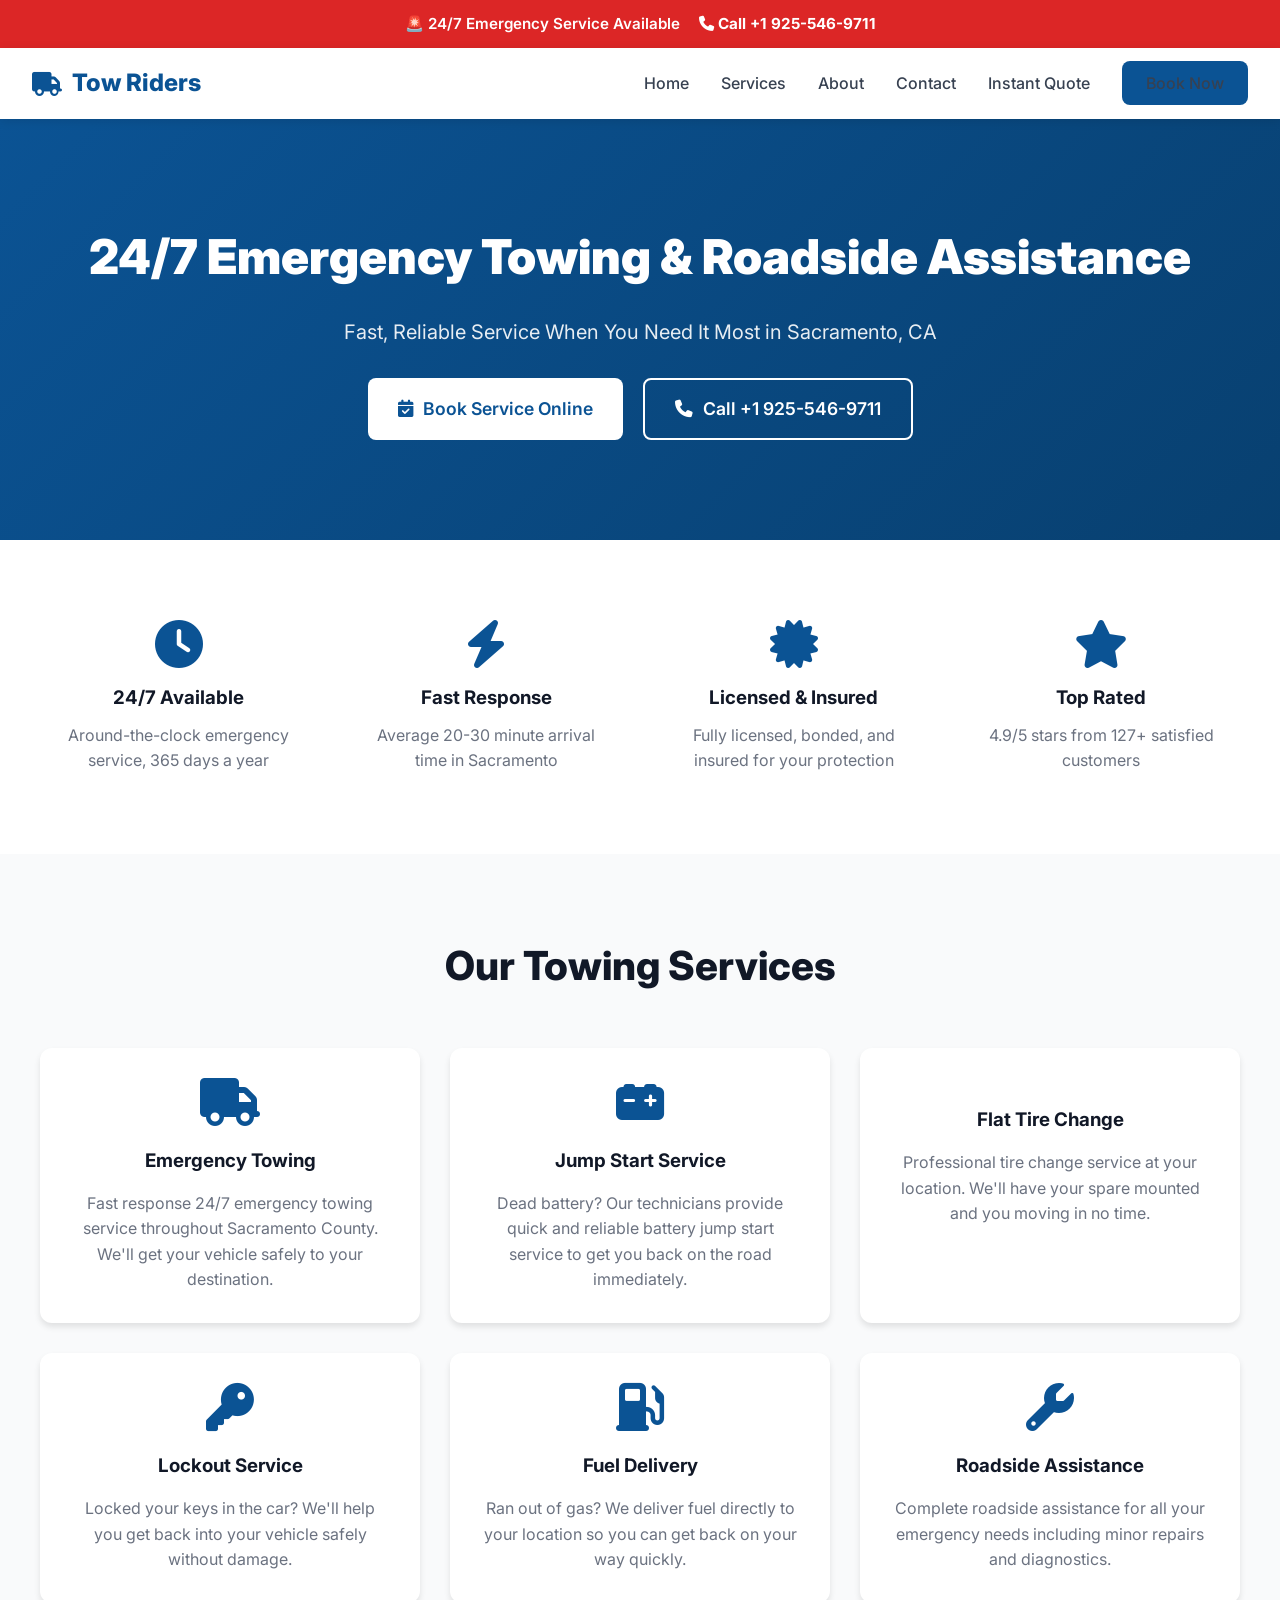
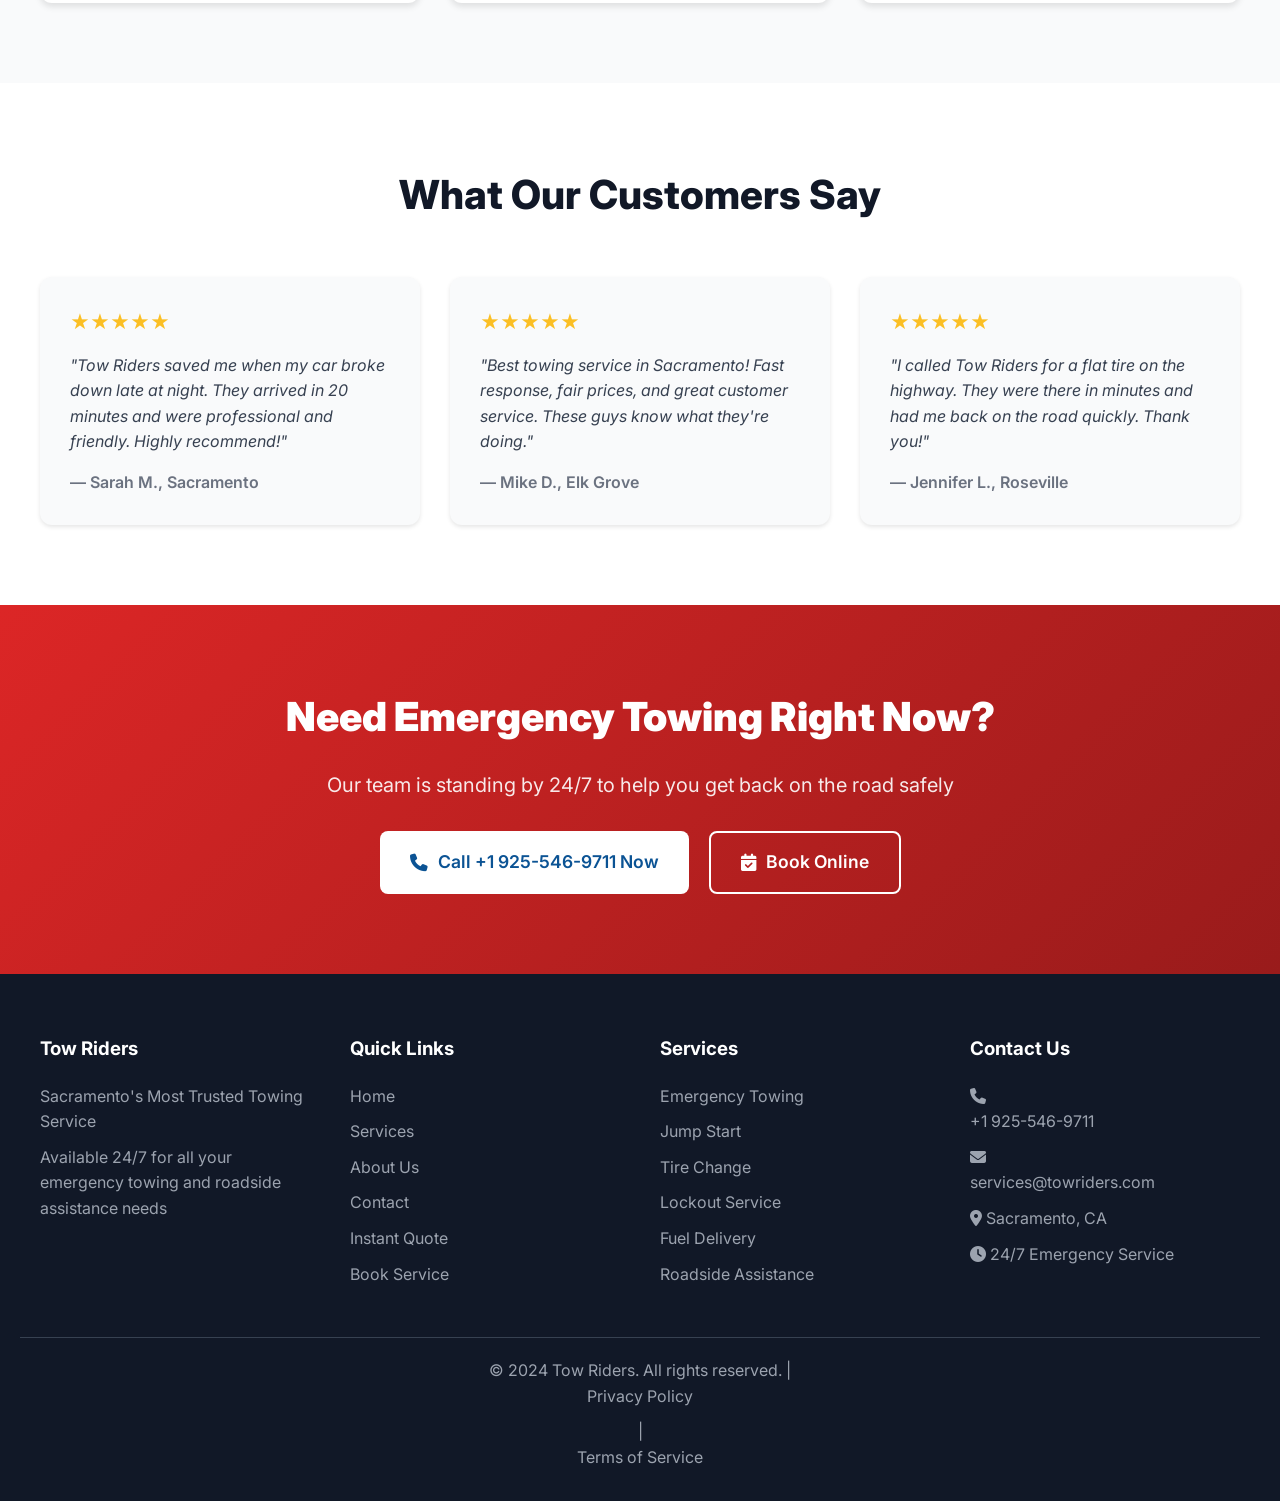
==== index.html @ 09eb5328 "frontend" ====
<!DOCTYPE html>
<html lang="en">
<head>
    <meta charset="UTF-8">
    <meta name="viewport" content="width=device-width, initial-scale=1.0">
    
    <!-- SEO Meta Tags -->
    <title>Tow Riders - 24/7 Emergency Towing Sacramento | Call +1 925-546-9711</title>
    <meta name="description" content="Tow Riders provides 24/7 emergency towing, roadside assistance, jump start, tire change, lockout service, and fuel delivery in Sacramento, CA. Fast response, licensed & insured. Call +1 925-546-9711 now!">
    <meta name="keywords" content="towing near me, emergency towing Sacramento, roadside assistance, jump start service, flat tire service, tow truck near me, 24/7 towing Sacramento, car towing, vehicle towing, lockout service">
    <meta name="author" content="Tow Riders">
    <meta name="robots" content="index, follow">
    <link rel="canonical" href="https://towriders.com">
    
    <!-- Open Graph / Facebook -->
    <meta property="og:type" content="website">
    <meta property="og:url" content="https://towriders.com">
    <meta property="og:title" content="Tow Riders - 24/7 Emergency Towing Sacramento">
    <meta property="og:description" content="Sacramento's most trusted 24/7 emergency towing and roadside assistance. Fast response, professional service. Call +1 925-546-9711 now!">
    <meta property="og:image" content="https://towriders.com/images/og-image.jpg">
    
    <!-- Twitter -->
    <meta property="twitter:card" content="summary_large_image">
    <meta property="twitter:url" content="https://towriders.com">
    <meta property="twitter:title" content="Tow Riders - 24/7 Emergency Towing Sacramento">
    <meta property="twitter:description" content="Sacramento's most trusted 24/7 emergency towing and roadside assistance. Fast response, professional service. Call +1 925-546-9711 now!">
    <meta property="twitter:image" content="https://towriders.com/images/twitter-image.jpg">
    
    <!-- Structured Data - LocalBusiness Schema -->
    <script type="application/ld+json">
    {
      "@context": "https://schema.org",
      "@type": "LocalBusiness",
      "name": "Tow Riders",
      "image": "https://towriders.com/images/logo.png",
      "@id": "https://towriders.com",
      "url": "https://towriders.com",
      "telephone": "+19255469711",
      "email": "services@towriders.com",
      "priceRange": "$$",
      "address": {
        "@type": "PostalAddress",
        "streetAddress": "",
        "addressLocality": "Sacramento",
        "addressRegion": "CA",
        "postalCode": "95814",
        "addressCountry": "US"
      },
      "geo": {
        "@type": "GeoCoordinates",
        "latitude": 38.5816,
        "longitude": -121.4944
      },
      "openingHoursSpecification": {
        "@type": "OpeningHoursSpecification",
        "dayOfWeek": [
          "Monday",
          "Tuesday",
          "Wednesday",
          "Thursday",
          "Friday",
          "Saturday",
          "Sunday"
        ],
        "opens": "00:00",
        "closes": "23:59"
      },
      "sameAs": [
        "https://www.facebook.com/towriders",
        "https://www.instagram.com/towriders",
        "https://twitter.com/towriders"
      ],
      "aggregateRating": {
        "@type": "AggregateRating",
        "ratingValue": "4.9",
        "reviewCount": "127"
      },
      "areaServed": {
        "@type": "GeoCircle",
        "geoMidpoint": {
          "@type": "GeoCoordinates",
          "latitude": 38.5816,
          "longitude": -121.4944
        },
        "geoRadius": "50000"
      },
      "hasOfferCatalog": {
        "@type": "OfferCatalog",
        "name": "Towing Services",
        "itemListElement": [
          {
            "@type": "Offer",
            "itemOffered": {
              "@type": "Service",
              "name": "Emergency Towing",
              "description": "24/7 emergency towing service"
            }
          },
          {
            "@type": "Offer",
            "itemOffered": {
              "@type": "Service",
              "name": "Roadside Assistance",
              "description": "Jump start, tire change, lockout, fuel delivery"
            }
          }
        ]
      }
    }
    </script>
    
    <!-- Google Analytics -->
    <script async src="https://www.googletagmanager.com/gtag/js?id=GA_MEASUREMENT_ID"></script>
    <script>
        window.dataLayer = window.dataLayer || [];
        function gtag(){dataLayer.push(arguments);}
        gtag('js', new Date());
        gtag('config', 'GA_MEASUREMENT_ID');
    </script>
    
    <!-- Google Ads Conversion Tracking -->
    <script async src="https://www.googletagmanager.com/gtag/js?id=AW-CONVERSION_ID"></script>
    <script>
        window.dataLayer = window.dataLayer || [];
        function gtag(){dataLayer.push(arguments);}
        gtag('js', new Date());
        gtag('config', 'AW-CONVERSION_ID');
    </script>
    
    <!-- Meta Pixel (Facebook Pixel) -->
    <script>
    !function(f,b,e,v,n,t,s)
    {if(f.fbq)return;n=f.fbq=function(){n.callMethod?
    n.callMethod.apply(n,arguments):n.queue.push(arguments)};
    if(!f._fbq)f._fbq=n;n.push=n;n.loaded=!0;n.version='2.0';
    n.queue=[];t=b.createElement(e);t.async=!0;
    t.src=v;s=b.getElementsByTagName(e)[0];
    s.parentNode.insertBefore(t,s)}(window, document,'script',
    'https://connect.facebook.net/en_US/fbevents.js');
    fbq('init', 'YOUR_PIXEL_ID');
    fbq('track', 'PageView');
    </script>
    <noscript><img height="1" width="1" style="display:none"
    src="https://www.facebook.com/tr?id=YOUR_PIXEL_ID&ev=PageView&noscript=1"
    /></noscript>
    
    <link href="https://fonts.googleapis.com/css2?family=Inter:wght@400;500;600;700;800;900&display=swap" rel="stylesheet">
    <link rel="stylesheet" href="https://cdnjs.cloudflare.com/ajax/libs/font-awesome/6.4.0/css/all.min.css">
    <style>
        * { margin: 0; padding: 0; box-sizing: border-box; }
        body { font-family: 'Inter', sans-serif; line-height: 1.6; }
        
        /* Emergency Bar */
        .emergency-bar {
            background: #DC2626;
            color: white;
            padding: 12px 0;
            text-align: center;
            font-weight: 600;
            font-size: 0.95rem;
        }
        .emergency-bar a { 
            color: white; 
            text-decoration: none; 
            margin-left: 15px;
            font-weight: 700;
        }
        .emergency-bar a:hover {
            text-decoration: underline;
        }
        
        /* Header */
        .header {
            background: white;
            box-shadow: 0 2px 10px rgba(0,0,0,0.1);
            position: sticky;
            top: 0;
            z-index: 1000;
        }
        .header-container {
            max-width: 1400px;
            margin: 0 auto;
            padding: 1rem 2rem;
            display: flex;
            justify-content: space-between;
            align-items: center;
        }
        .logo {
            display: flex;
            align-items: center;
            gap: 10px;
            font-size: 1.5rem;
            font-weight: 800;
            color: #0B5394;
            text-decoration: none;
        }
        .nav-menu {
            display: flex;
            list-style: none;
            gap: 2rem;
            align-items: center;
        }
        .nav-menu a {
            color: #374151;
            text-decoration: none;
            font-weight: 500;
            transition: color 0.3s;
        }
        .nav-menu a:hover {
            color: #0B5394;
        }
        .btn-book {
            background: #0B5394;
            color: white;
            padding: 0.75rem 1.5rem;
            border-radius: 8px;
            text-decoration: none;
            font-weight: 600;
            transition: background 0.3s;
        }
        .btn-book:hover {
            background: #084070;
        }
        
        /* Mobile Menu Toggle */
        .mobile-menu-toggle {
            display: none;
            background: none;
            border: none;
            font-size: 1.5rem;
            color: #0B5394;
            cursor: pointer;
        }
        
        /* Hero Section */
        .hero {
            background: linear-gradient(135deg, #0B5394 0%, #084070 100%);
            color: white;
            padding: 100px 20px;
            text-align: center;
        }
        .hero h1 {
            font-size: 3rem;
            margin-bottom: 20px;
            font-weight: 900;
        }
        .hero p {
            font-size: 1.25rem;
            margin-bottom: 30px;
            opacity: 0.9;
        }
        .hero-buttons {
            display: flex;
            gap: 20px;
            justify-content: center;
            flex-wrap: wrap;
        }
        .btn-primary {
            background: white;
            color: #0B5394;
            padding: 15px 30px;
            border-radius: 8px;
            text-decoration: none;
            font-weight: 600;
            font-size: 1.1rem;
            transition: transform 0.3s;
            display: inline-flex;
            align-items: center;
            gap: 10px;
        }
        .btn-primary:hover {
            transform: translateY(-2px);
            box-shadow: 0 10px 25px rgba(0,0,0,0.2);
        }
        .btn-secondary {
            background: transparent;
            color: white;
            padding: 15px 30px;
            border: 2px solid white;
            border-radius: 8px;
            text-decoration: none;
            font-weight: 600;
            font-size: 1.1rem;
            transition: all 0.3s;
            display: inline-flex;
            align-items: center;
            gap: 10px;
        }
        .btn-secondary:hover {
            background: white;
            color: #0B5394;
        }
        
        /* Trust Badges */
        .trust-section {
            background: white;
            padding: 60px 20px;
        }
        .trust-grid {
            max-width: 1200px;
            margin: 0 auto;
            display: grid;
            grid-template-columns: repeat(auto-fit, minmax(250px, 1fr));
            gap: 30px;
            text-align: center;
        }
        .trust-item {
            padding: 20px;
        }
        .trust-item i {
            font-size: 3rem;
            color: #0B5394;
            margin-bottom: 15px;
        }
        .trust-item h3 {
            color: #111827;
            margin-bottom: 10px;
        }
        .trust-item p {
            color: #6B7280;
        }
        
        /* Services Section */
        .services {
            padding: 80px 20px;
            background: #F9FAFB;
        }
        .container {
            max-width: 1200px;
            margin: 0 auto;
        }
        .section-title {
            text-align: center;
            font-size: 2.5rem;
            color: #111827;
            margin-bottom: 50px;
            font-weight: 800;
        }
        .services-grid {
            display: grid;
            grid-template-columns: repeat(auto-fit, minmax(300px, 1fr));
            gap: 30px;
        }
        .service-card {
            background: white;
            padding: 30px;
            border-radius: 12px;
            box-shadow: 0 4px 6px rgba(0,0,0,0.1);
            text-align: center;
            transition: transform 0.3s;
        }
        .service-card:hover {
            transform: translateY(-5px);
            box-shadow: 0 10px 25px rgba(0,0,0,0.15);
        }
        .service-card i {
            font-size: 3rem;
            color: #0B5394;
            margin-bottom: 20px;
        }
        .service-card h3 {
            color: #111827;
            margin-bottom: 15px;
            font-weight: 700;
        }
        .service-card p {
            color: #6B7280;
        }
        
        /* Reviews Section */
        .reviews {
            padding: 80px 20px;
            background: white;
        }
        .reviews-grid {
            display: grid;
            grid-template-columns: repeat(auto-fit, minmax(300px, 1fr));
            gap: 30px;
            max-width: 1200px;
            margin: 0 auto;
            margin-top: 40px;
        }
        .review-card {
            background: #F9FAFB;
            padding: 30px;
            border-radius: 12px;
            box-shadow: 0 2px 4px rgba(0,0,0,0.1);
        }
        .review-stars {
            color: #FBBF24;
            font-size: 1.2rem;
            margin-bottom: 15px;
        }
        .review-text {
            color: #374151;
            font-style: italic;
            margin-bottom: 15px;
        }
        .review-author {
            color: #6B7280;
            font-weight: 600;
        }
        
        /* CTA Section */
        .cta-section {
            background: linear-gradient(135deg, #DC2626 0%, #991B1B 100%);
            color: white;
            padding: 80px 20px;
            text-align: center;
        }
        .cta-section h2 {
            font-size: 2.5rem;
            margin-bottom: 20px;
            font-weight: 900;
        }
        .cta-section p {
            font-size: 1.25rem;
            margin-bottom: 30px;
            opacity: 0.9;
        }
        
        /* Footer */
        .footer {
            background: #111827;
            color: white;
            padding: 60px 20px 20px;
        }
        .footer-grid {
            max-width: 1200px;
            margin: 0 auto;
            display: grid;
            grid-template-columns: repeat(auto-fit, minmax(250px, 1fr));
            gap: 40px;
            margin-bottom: 40px;
        }
        .footer h3 {
            color: white;
            margin-bottom: 20px;
            font-weight: 700;
        }
        .footer p, .footer a {
            color: #9CA3AF;
            text-decoration: none;
            display: block;
            margin-bottom: 10px;
        }
        .footer a:hover {
            color: white;
        }
        .footer-bottom {
            text-align: center;
            padding-top: 20px;
            border-top: 1px solid #374151;
            color: #9CA3AF;
        }
        
        /* Sticky Mobile Call Button */
        .sticky-mobile-call {
            position: fixed;
            bottom: 20px;
            right: 20px;
            z-index: 999;
            display: none;
        }
        .sticky-mobile-call a {
            display: flex;
            align-items: center;
            justify-content: center;
            width: 60px;
            height: 60px;
            background: #DC2626;
            color: white;
            border-radius: 50%;
            box-shadow: 0 4px 12px rgba(0,0,0,0.3);
            text-decoration: none;
            font-size: 1.5rem;
            animation: pulse 2s infinite;
        }
        
        @keyframes pulse {
            0%, 100% {
                transform: scale(1);
                box-shadow: 0 4px 12px rgba(220, 38, 38, 0.3);
            }
            50% {
                transform: scale(1.05);
                box-shadow: 0 4px 20px rgba(220, 38, 38, 0.5);
            }
        }
        
        /* Mobile Responsive */
        @media (max-width: 768px) {
            .nav-menu {
                display: none;
            }
            .mobile-menu-toggle {
                display: block;
            }
            .hero h1 {
                font-size: 2rem;
            }
            .hero p {
                font-size: 1rem;
            }
            .hero-buttons {
                flex-direction: column;
            }
            .sticky-mobile-call {
                display: block;
            }
            .section-title {
                font-size: 2rem;
            }
            .footer-grid {
                grid-template-columns: 1fr;
            }
        }
    </style>
</head>
<body>
    <!-- Emergency Bar -->
    <div class="emergency-bar">
        🚨 24/7 Emergency Service Available
        <a href="tel:+19255469711"><i class="fas fa-phone"></i> Call +1 925-546-9711</a>
    </div>

    <!-- Header -->
    <header class="header">
        <div class="header-container">
            <a href="index.html" class="logo">
                <i class="fas fa-truck"></i>
                <span>Tow Riders</span>
            </a>
            <button class="mobile-menu-toggle" aria-label="Toggle Menu">
                <i class="fas fa-bars"></i>
            </button>
            <nav>
                <ul class="nav-menu">
                    <li><a href="index.html">Home</a></li>
                    <li><a href="services.html">Services</a></li>
                    <li><a href="about.html">About</a></li>
                    <li><a href="contact.html">Contact</a></li>
                    <li><a href="quote.html">Instant Quote</a></li>
                    <li><a href="booking.html" class="btn-book">Book Now</a></li>
                </ul>
            </nav>
        </div>
    </header>

    <!-- Hero Section -->
    <section class="hero">
        <h1>24/7 Emergency Towing & Roadside Assistance</h1>
        <p>Fast, Reliable Service When You Need It Most in Sacramento, CA</p>
        <div class="hero-buttons">
            <a href="booking.html" class="btn-primary">
                <i class="fas fa-calendar-check"></i> Book Service Online
            </a>
            <a href="tel:+19255469711" class="btn-secondary">
                <i class="fas fa-phone"></i> Call +1 925-546-9711
            </a>
        </div>
    </section>

    <!-- Trust Badges -->
    <section class="trust-section">
        <div class="trust-grid">
            <div class="trust-item">
                <i class="fas fa-clock"></i>
                <h3>24/7 Available</h3>
                <p>Around-the-clock emergency service, 365 days a year</p>
            </div>
            <div class="trust-item">
                <i class="fas fa-bolt"></i>
                <h3>Fast Response</h3>
                <p>Average 20-30 minute arrival time in Sacramento</p>
            </div>
            <div class="trust-item">
                <i class="fas fa-certificate"></i>
                <h3>Licensed & Insured</h3>
                <p>Fully licensed, bonded, and insured for your protection</p>
            </div>
            <div class="trust-item">
                <i class="fas fa-star"></i>
                <h3>Top Rated</h3>
                <p>4.9/5 stars from 127+ satisfied customers</p>
            </div>
        </div>
    </section>

    <!-- Services Section -->
    <section class="services">
        <div class="container">
            <h2 class="section-title">Our Towing Services</h2>
            <div class="services-grid">
                <div class="service-card">
                    <i class="fas fa-truck"></i>
                    <h3>Emergency Towing</h3>
                    <p>Fast response 24/7 emergency towing service throughout Sacramento County. We'll get your vehicle safely to your destination.</p>
                </div>
                <div class="service-card">
                    <i class="fas fa-car-battery"></i>
                    <h3>Jump Start Service</h3>
                    <p>Dead battery? Our technicians provide quick and reliable battery jump start service to get you back on the road immediately.</p>
                </div>
                <div class="service-card">
                    <i class="fas fa-tire"></i>
                    <h3>Flat Tire Change</h3>
                    <p>Professional tire change service at your location. We'll have your spare mounted and you moving in no time.</p>
                </div>
                <div class="service-card">
                    <i class="fas fa-key"></i>
                    <h3>Lockout Service</h3>
                    <p>Locked your keys in the car? We'll help you get back into your vehicle safely without damage.</p>
                </div>
                <div class="service-card">
                    <i class="fas fa-gas-pump"></i>
                    <h3>Fuel Delivery</h3>
                    <p>Ran out of gas? We deliver fuel directly to your location so you can get back on your way quickly.</p>
                </div>
                <div class="service-card">
                    <i class="fas fa-wrench"></i>
                    <h3>Roadside Assistance</h3>
                    <p>Complete roadside assistance for all your emergency needs including minor repairs and diagnostics.</p>
                </div>
            </div>
        </div>
    </section>

    <!-- Reviews Section -->
    <section class="reviews">
        <div class="container">
            <h2 class="section-title">What Our Customers Say</h2>
            <div class="reviews-grid">
                <div class="review-card">
                    <div class="review-stars">★★★★★</div>
                    <p class="review-text">"Tow Riders saved me when my car broke down late at night. They arrived in 20 minutes and were professional and friendly. Highly recommend!"</p>
                    <p class="review-author">— Sarah M., Sacramento</p>
                </div>
                <div class="review-card">
                    <div class="review-stars">★★★★★</div>
                    <p class="review-text">"Best towing service in Sacramento! Fast response, fair prices, and great customer service. These guys know what they're doing."</p>
                    <p class="review-author">— Mike D., Elk Grove</p>
                </div>
                <div class="review-card">
                    <div class="review-stars">★★★★★</div>
                    <p class="review-text">"I called Tow Riders for a flat tire on the highway. They were there in minutes and had me back on the road quickly. Thank you!"</p>
                    <p class="review-author">— Jennifer L., Roseville</p>
                </div>
            </div>
        </div>
    </section>

    <!-- CTA Section -->
    <section class="cta-section">
        <h2>Need Emergency Towing Right Now?</h2>
        <p>Our team is standing by 24/7 to help you get back on the road safely</p>
        <div class="hero-buttons">
            <a href="tel:+19255469711" class="btn-primary">
                <i class="fas fa-phone"></i> Call +1 925-546-9711 Now
            </a>
            <a href="booking.html" class="btn-secondary">
                <i class="fas fa-calendar-check"></i> Book Online
            </a>
        </div>
    </section>

    <!-- Footer -->
    <footer class="footer">
        <div class="footer-grid">
            <div>
                <h3>Tow Riders</h3>
                <p>Sacramento's Most Trusted Towing Service</p>
                <p>Available 24/7 for all your emergency towing and roadside assistance needs</p>
            </div>
            <div>
                <h3>Quick Links</h3>
                <a href="index.html">Home</a>
                <a href="services.html">Services</a>
                <a href="about.html">About Us</a>
                <a href="contact.html">Contact</a>
                <a href="quote.html">Instant Quote</a>
                <a href="booking.html">Book Service</a>
            </div>
            <div>
                <h3>Services</h3>
                <a href="services.html#towing">Emergency Towing</a>
                <a href="services.html#jumpstart">Jump Start</a>
                <a href="services.html#tire">Tire Change</a>
                <a href="services.html#lockout">Lockout Service</a>
                <a href="services.html#fuel">Fuel Delivery</a>
                <a href="services.html#roadside">Roadside Assistance</a>
            </div>
            <div>
                <h3>Contact Us</h3>
                <p><i class="fas fa-phone"></i> <a href="tel:+19255469711">+1 925-546-9711</a></p>
                <p><i class="fas fa-envelope"></i> <a href="mailto:services@towriders.com">services@towriders.com</a></p>
                <p><i class="fas fa-map-marker-alt"></i> Sacramento, CA</p>
                <p><i class="fas fa-clock"></i> 24/7 Emergency Service</p>
            </div>
        </div>
        <div class="footer-bottom">
            <p>&copy; 2024 Tow Riders. All rights reserved. | <a href="#">Privacy Policy</a> | <a href="#">Terms of Service</a></p>
        </div>
    </footer>

    <!-- Sticky Mobile Call Button -->
    <div class="sticky-mobile-call">
        <a href="tel:+19255469711" aria-label="Call Now" onclick="gtag('event', 'conversion', {'send_to': 'AW-CONVERSION_ID/CONVERSION_LABEL'}); fbq('track', 'Contact');">
            <i class="fas fa-phone"></i>
        </a>
    </div>

    <!-- Google Ads Call Tracking -->
    <script>
        // Track phone number clicks for Google Ads
        document.querySelectorAll('a[href^="tel:"]').forEach(function(element) {
            element.addEventListener('click', function() {
                if (typeof gtag !== 'undefined') {
                    gtag('event', 'conversion', {
                        'send_to': 'AW-CONVERSION_ID/PHONE_CALL_CONVERSION',
                        'event_callback': function() {
                            console.log('Phone call conversion tracked');
                        }
                    });
                }
                if (typeof fbq !== 'undefined') {
                    fbq('track', 'Contact');
                }
            });
        });
    </script>
</body>
</html>
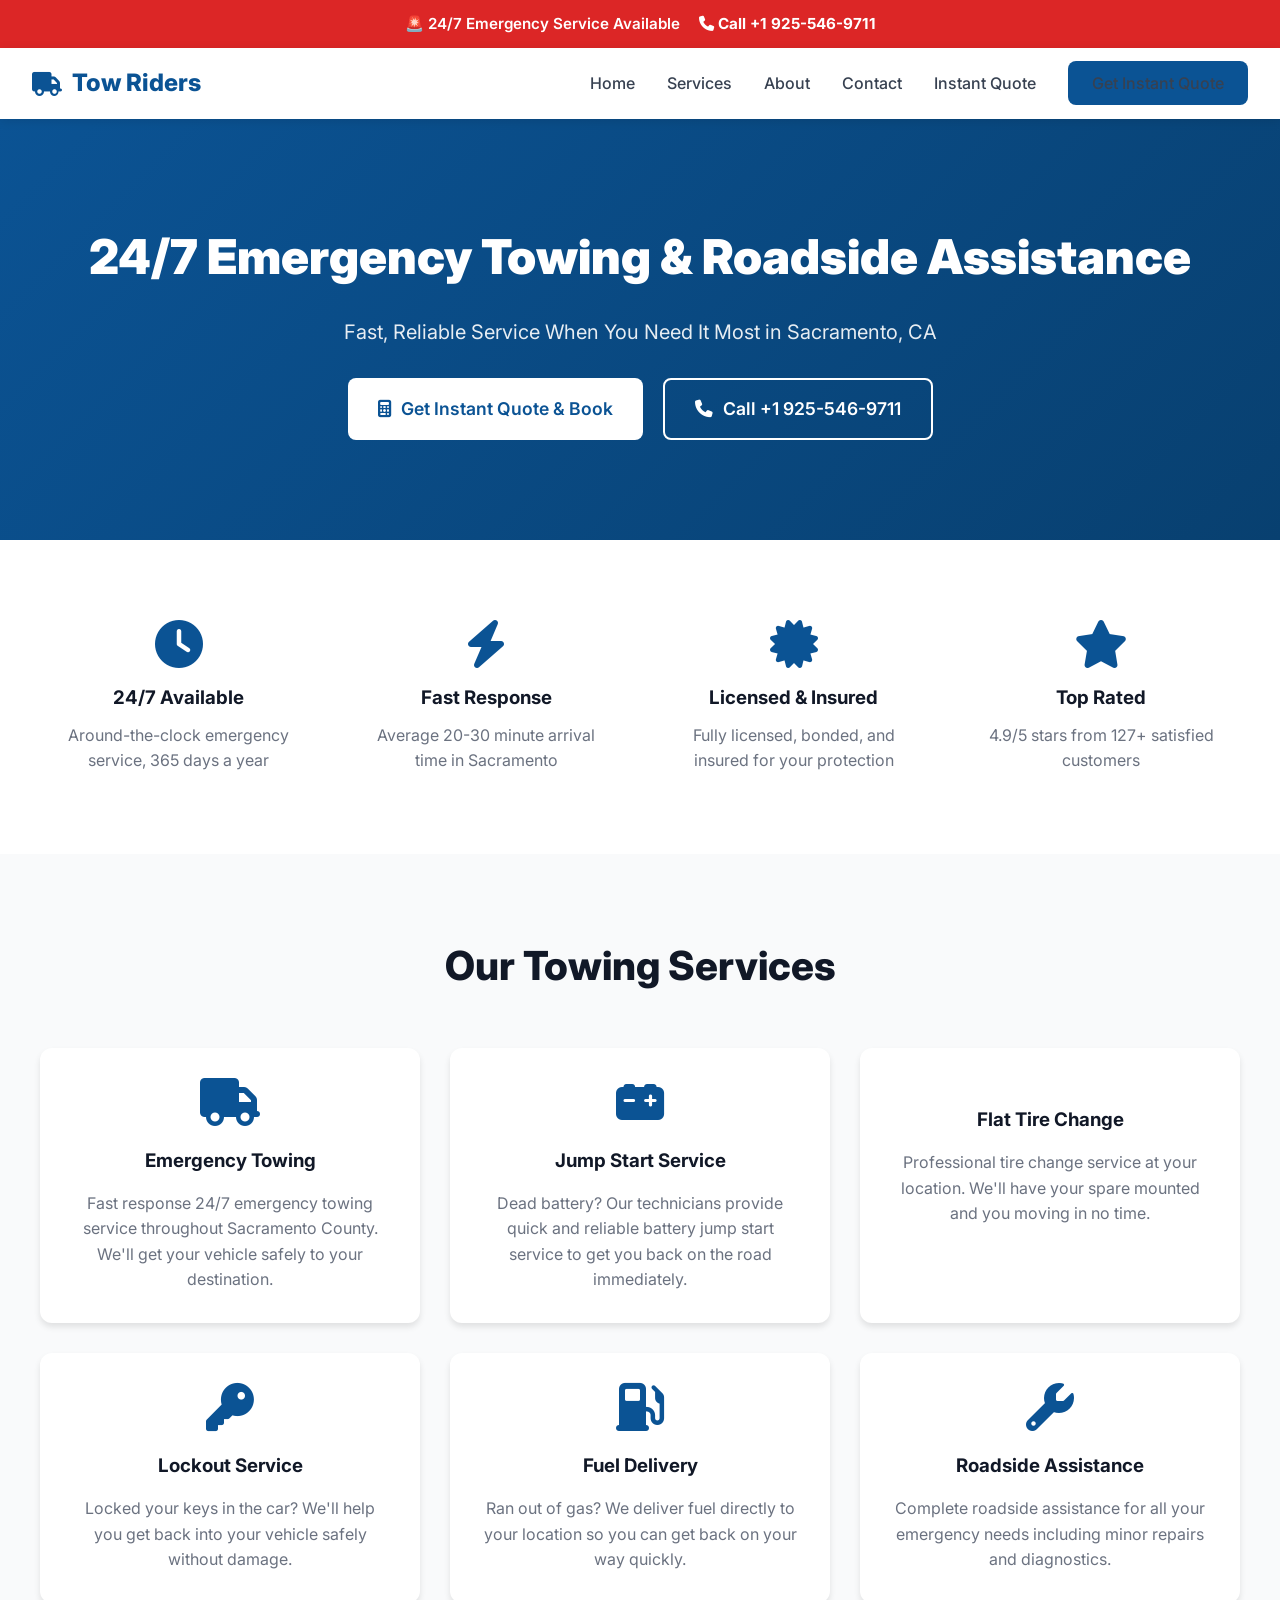
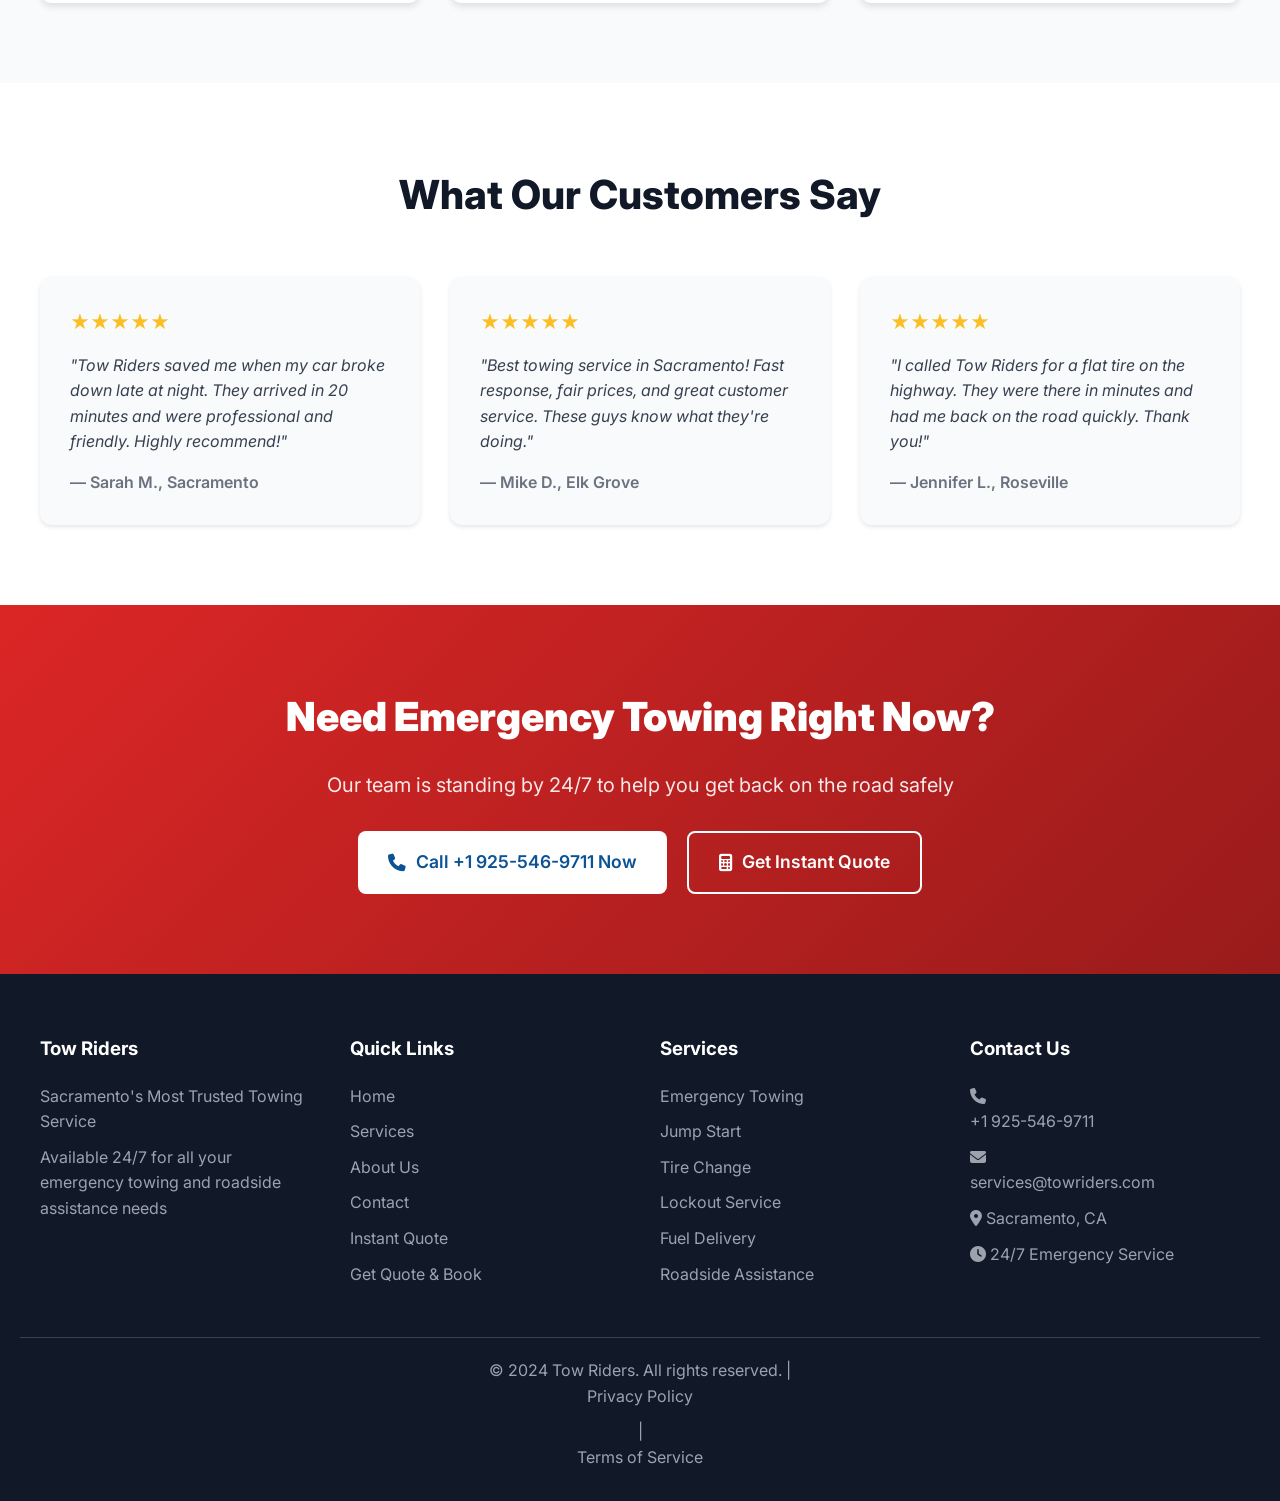
==== commit 0eabb3cb: "Add files via upload" ====
--- a/index.html
+++ b/index.html
@@ -110,12 +110,12 @@
     </script>
     
     <!-- Google Analytics -->
-    <script async src="https://www.googletagmanager.com/gtag/js?id=GA_MEASUREMENT_ID"></script>
+    <script async src="https://www.googletagmanager.com/gtag/js?id=G-64611JLJR6"></script>
     <script>
         window.dataLayer = window.dataLayer || [];
         function gtag(){dataLayer.push(arguments);}
         gtag('js', new Date());
-        gtag('config', 'GA_MEASUREMENT_ID');
+        gtag('config', 'G-64611JLJR6');
     </script>
     
     <!-- Google Ads Conversion Tracking -->
@@ -541,7 +541,7 @@
                     <li><a href="about.html">About</a></li>
                     <li><a href="contact.html">Contact</a></li>
                     <li><a href="quote.html">Instant Quote</a></li>
-                    <li><a href="booking.html" class="btn-book">Book Now</a></li>
+                    <li><a href="quote.html" class="btn-book">Get Instant Quote</a></li>
                 </ul>
             </nav>
         </div>
@@ -552,8 +552,8 @@
         <h1>24/7 Emergency Towing & Roadside Assistance</h1>
         <p>Fast, Reliable Service When You Need It Most in Sacramento, CA</p>
         <div class="hero-buttons">
-            <a href="booking.html" class="btn-primary">
-                <i class="fas fa-calendar-check"></i> Book Service Online
+            <a href="quote.html" class="btn-primary">
+                <i class="fas fa-calculator"></i> Get Instant Quote & Book
             </a>
             <a href="tel:+19255469711" class="btn-secondary">
                 <i class="fas fa-phone"></i> Call +1 925-546-9711
@@ -658,8 +658,8 @@
             <a href="tel:+19255469711" class="btn-primary">
                 <i class="fas fa-phone"></i> Call +1 925-546-9711 Now
             </a>
-            <a href="booking.html" class="btn-secondary">
-                <i class="fas fa-calendar-check"></i> Book Online
+            <a href="quote.html" class="btn-secondary">
+                <i class="fas fa-calculator"></i> Get Instant Quote
             </a>
         </div>
     </section>
@@ -679,7 +679,7 @@
                 <a href="about.html">About Us</a>
                 <a href="contact.html">Contact</a>
                 <a href="quote.html">Instant Quote</a>
-                <a href="booking.html">Book Service</a>
+                <a href="quote.html">Get Quote & Book</a>
             </div>
             <div>
                 <h3>Services</h3>
